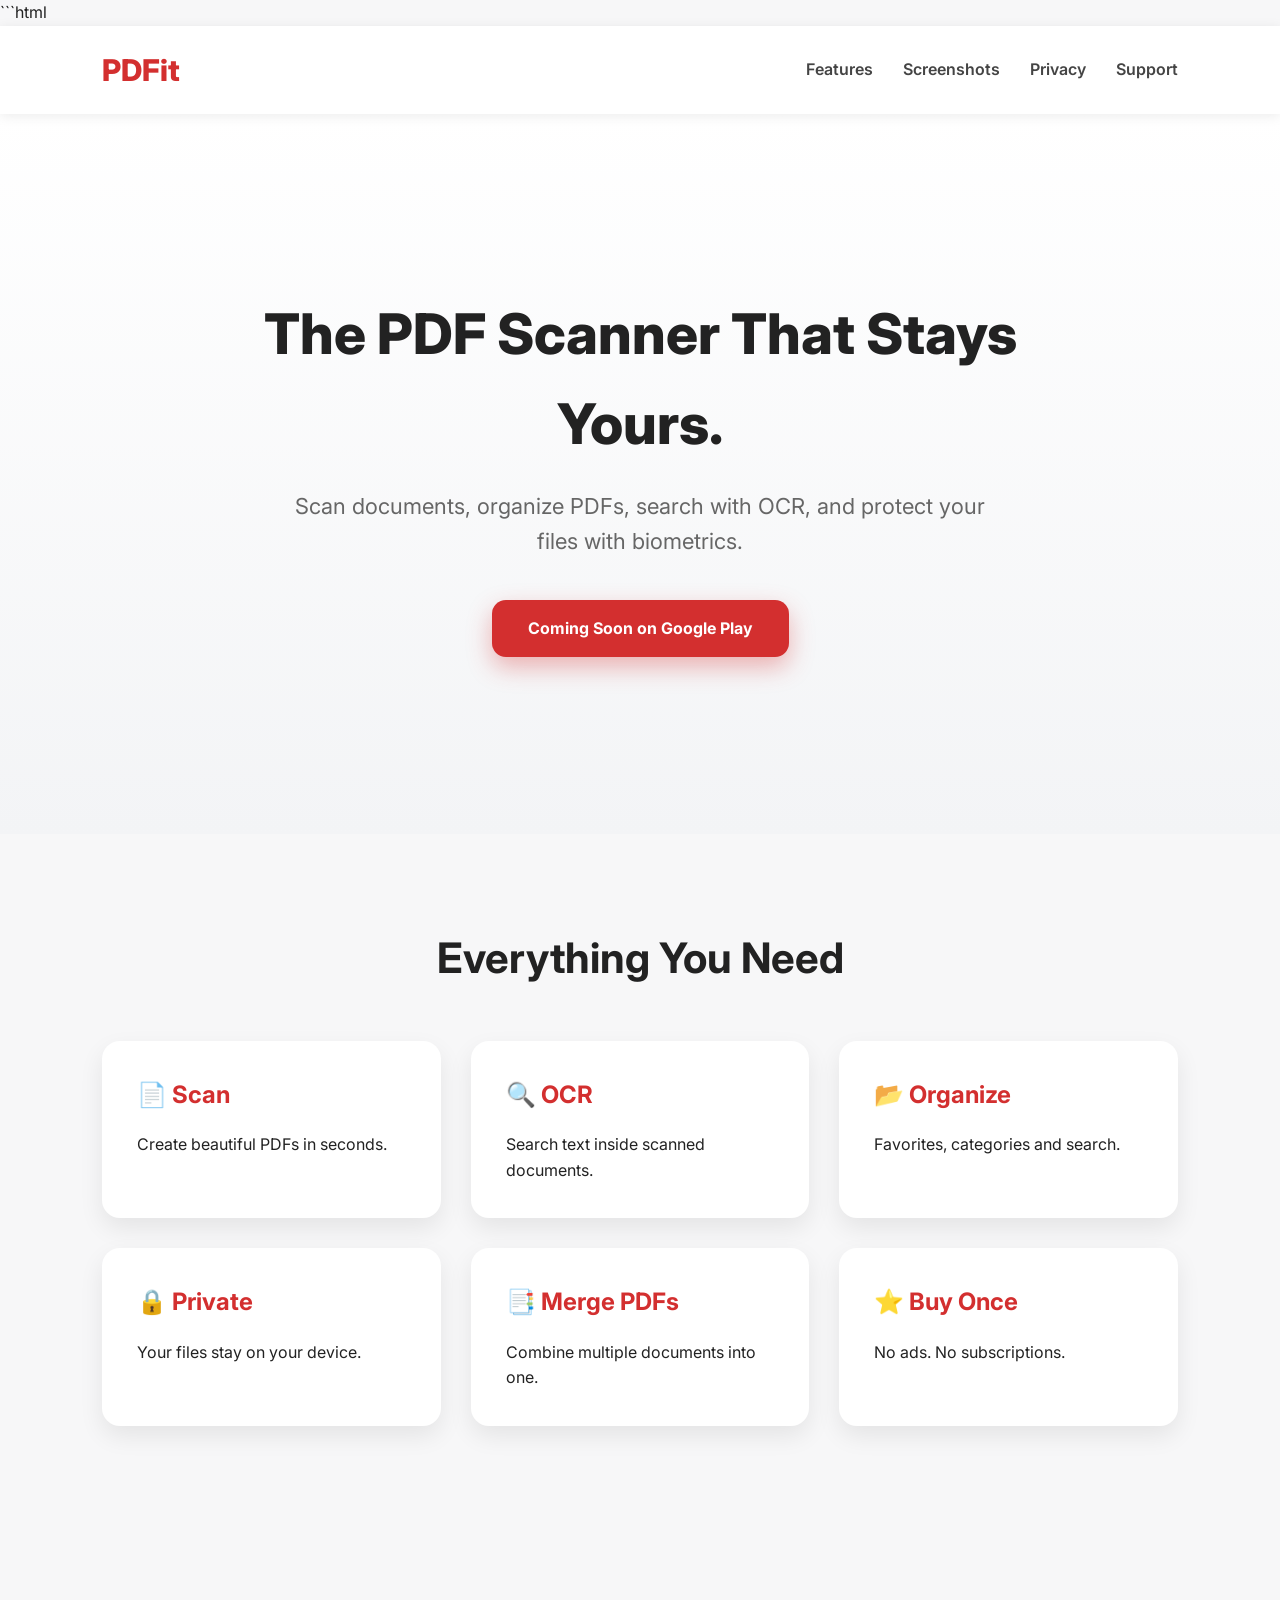
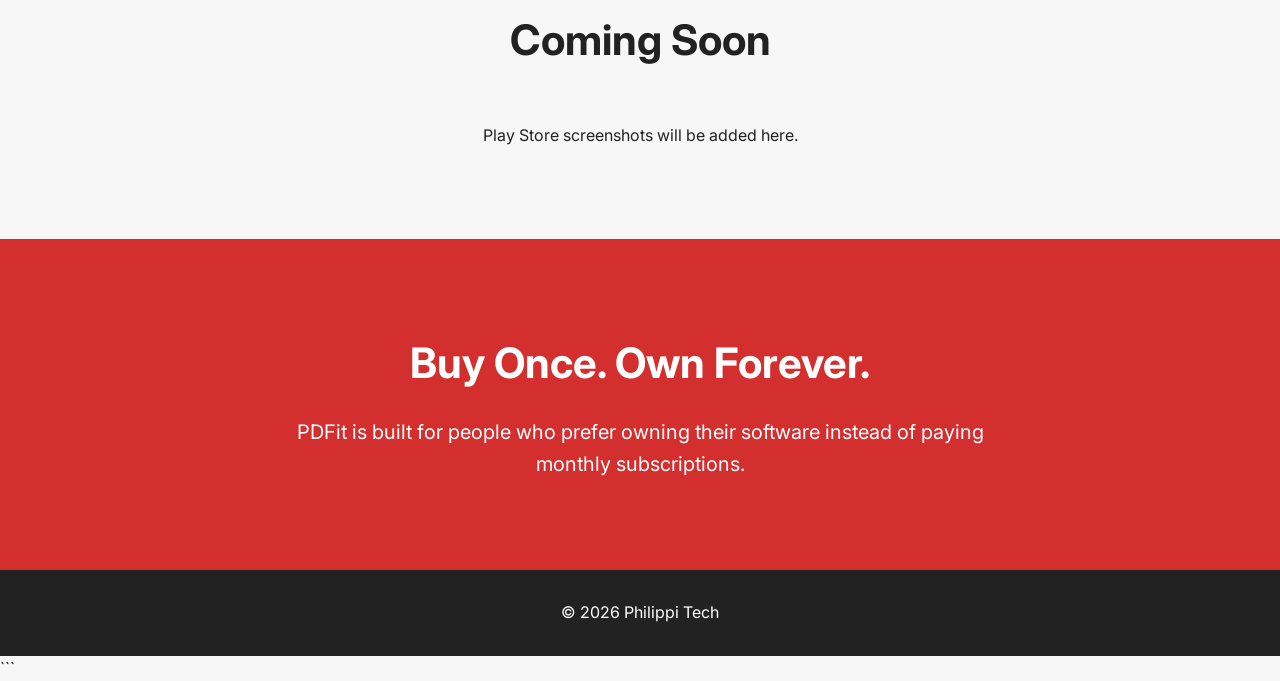
==== index.html @ 3bfd58e0 "first commit, created folders to get website started for pdfit app" ====
```html
<!DOCTYPE html>
<html lang="en">
<head>
    <meta charset="UTF-8">
    <meta name="viewport" content="width=device-width, initial-scale=1.0">
    <title>PDFit | Scanner & OCR</title>

    <link rel="stylesheet" href="style.css">

    <link rel="preconnect" href="https://fonts.googleapis.com">
    <link rel="preconnect" href="https://fonts.gstatic.com" crossorigin>

    <link href="https://fonts.googleapis.com/css2?family=Inter:wght@300;400;600;700;800&display=swap" rel="stylesheet">
</head>

<body>

<header>

    <div class="logo">
        PDFit
    </div>

    <nav>

        <a href="#features">Features</a>

        <a href="#screenshots">Screenshots</a>

        <a href="privacy-policy.html">Privacy</a>

        <a href="support.html">Support</a>

    </nav>

</header>

<section class="hero">

    <h1>The PDF Scanner That Stays Yours.</h1>

    <p>

        Scan documents, organize PDFs, search with OCR,
        and protect your files with biometrics.

    </p>

    <div class="hero-buttons">

        <a class="primary-button" href="#">
            Coming Soon on Google Play
        </a>

    </div>

</section>

<section id="features">

    <h2>Everything You Need</h2>

    <div class="feature-grid">

        <div class="card">
            <h3>📄 Scan</h3>
            <p>Create beautiful PDFs in seconds.</p>
        </div>

        <div class="card">
            <h3>🔍 OCR</h3>
            <p>Search text inside scanned documents.</p>
        </div>

        <div class="card">
            <h3>📂 Organize</h3>
            <p>Favorites, categories and search.</p>
        </div>

        <div class="card">
            <h3>🔒 Private</h3>
            <p>Your files stay on your device.</p>
        </div>

        <div class="card">
            <h3>📑 Merge PDFs</h3>
            <p>Combine multiple documents into one.</p>
        </div>

        <div class="card">
            <h3>⭐ Buy Once</h3>
            <p>No ads. No subscriptions.</p>
        </div>

    </div>

</section>

<section id="screenshots">

    <h2>Coming Soon</h2>

    <p>

        Play Store screenshots will be added here.

    </p>

</section>

<section class="cta">

    <h2>Buy Once. Own Forever.</h2>

    <p>

        PDFit is built for people who prefer owning their software instead of paying monthly subscriptions.

    </p>

</section>

<footer>

    <p>

        © 2026 Philippi Tech

    </p>

</footer>

</body>
</html>
```
---- style.css ----
*{
    margin:0;
    padding:0;
    box-sizing:border-box;
}

html{
    scroll-behavior:smooth;
}

body{
    font-family:'Inter',sans-serif;
    background:#f7f7f8;
    color:#222;
    line-height:1.6;
}

/* ---------- Header ---------- */

header{
    position:sticky;
    top:0;
    background:white;
    display:flex;
    justify-content:space-between;
    align-items:center;
    padding:20px 8%;
    box-shadow:0 2px 12px rgba(0,0,0,.08);
    z-index:100;
}

.logo{
    font-size:30px;
    font-weight:800;
    color:#D32F2F;
}

nav{
    display:flex;
    gap:30px;
}

nav a{
    text-decoration:none;
    color:#444;
    font-weight:600;
    transition:.25s;
}

nav a:hover{
    color:#D32F2F;
}

/* ---------- Hero ---------- */

.hero{

    min-height:80vh;

    display:flex;
    flex-direction:column;

    justify-content:center;
    align-items:center;

    text-align:center;

    padding:80px 20px;

    background:
    linear-gradient(
        180deg,
        #ffffff,
        #f3f4f6
    );

}

.hero h1{

    font-size:56px;

    font-weight:800;

    max-width:850px;

    margin-bottom:20px;

}

.hero p{

    font-size:22px;

    color:#666;

    max-width:700px;

}

.hero-buttons{

    margin-top:40px;

}

.primary-button{

    display:inline-block;

    padding:16px 36px;

    background:#D32F2F;

    color:white;

    border-radius:14px;

    text-decoration:none;

    font-weight:700;

    transition:.25s;

    box-shadow:
    0 10px 24px rgba(211,47,47,.35);

}

.primary-button:hover{

    transform:translateY(-4px);

    background:#b71c1c;

}

/* ---------- Sections ---------- */

section{

    padding:90px 8%;

}

section h2{

    text-align:center;

    font-size:42px;

    margin-bottom:50px;

}

/* ---------- Features ---------- */

.feature-grid{

    display:grid;

    grid-template-columns:
    repeat(auto-fit,minmax(260px,1fr));

    gap:30px;

}

.card{

    background:white;

    border-radius:18px;

    padding:35px;

    box-shadow:
    0 10px 25px rgba(0,0,0,.08);

    transition:.25s;

}

.card:hover{

    transform:translateY(-8px);

}

.card h3{

    margin-bottom:18px;

    color:#D32F2F;

    font-size:24px;

}

/* ---------- Screenshots ---------- */

#screenshots{

    text-align:center;

}

/* ---------- CTA ---------- */

.cta{

    background:#D32F2F;

    color:white;

    text-align:center;

}

.cta h2{

    color:white;

    margin-bottom:20px;

}

.cta p{

    max-width:700px;

    margin:auto;

    font-size:20px;

}

/* ---------- Footer ---------- */

footer{

    background:#222;

    color:white;

    text-align:center;

    padding:30px;

}

/* ---------- Mobile ---------- */

@media(max-width:768px){

    header{

        flex-direction:column;

        gap:20px;

    }

    nav{

        flex-wrap:wrap;

        justify-content:center;

        gap:18px;

    }

    .hero h1{

        font-size:38px;

    }

    .hero p{

        font-size:18px;

    }

    section h2{

        font-size:34px;

    }

}
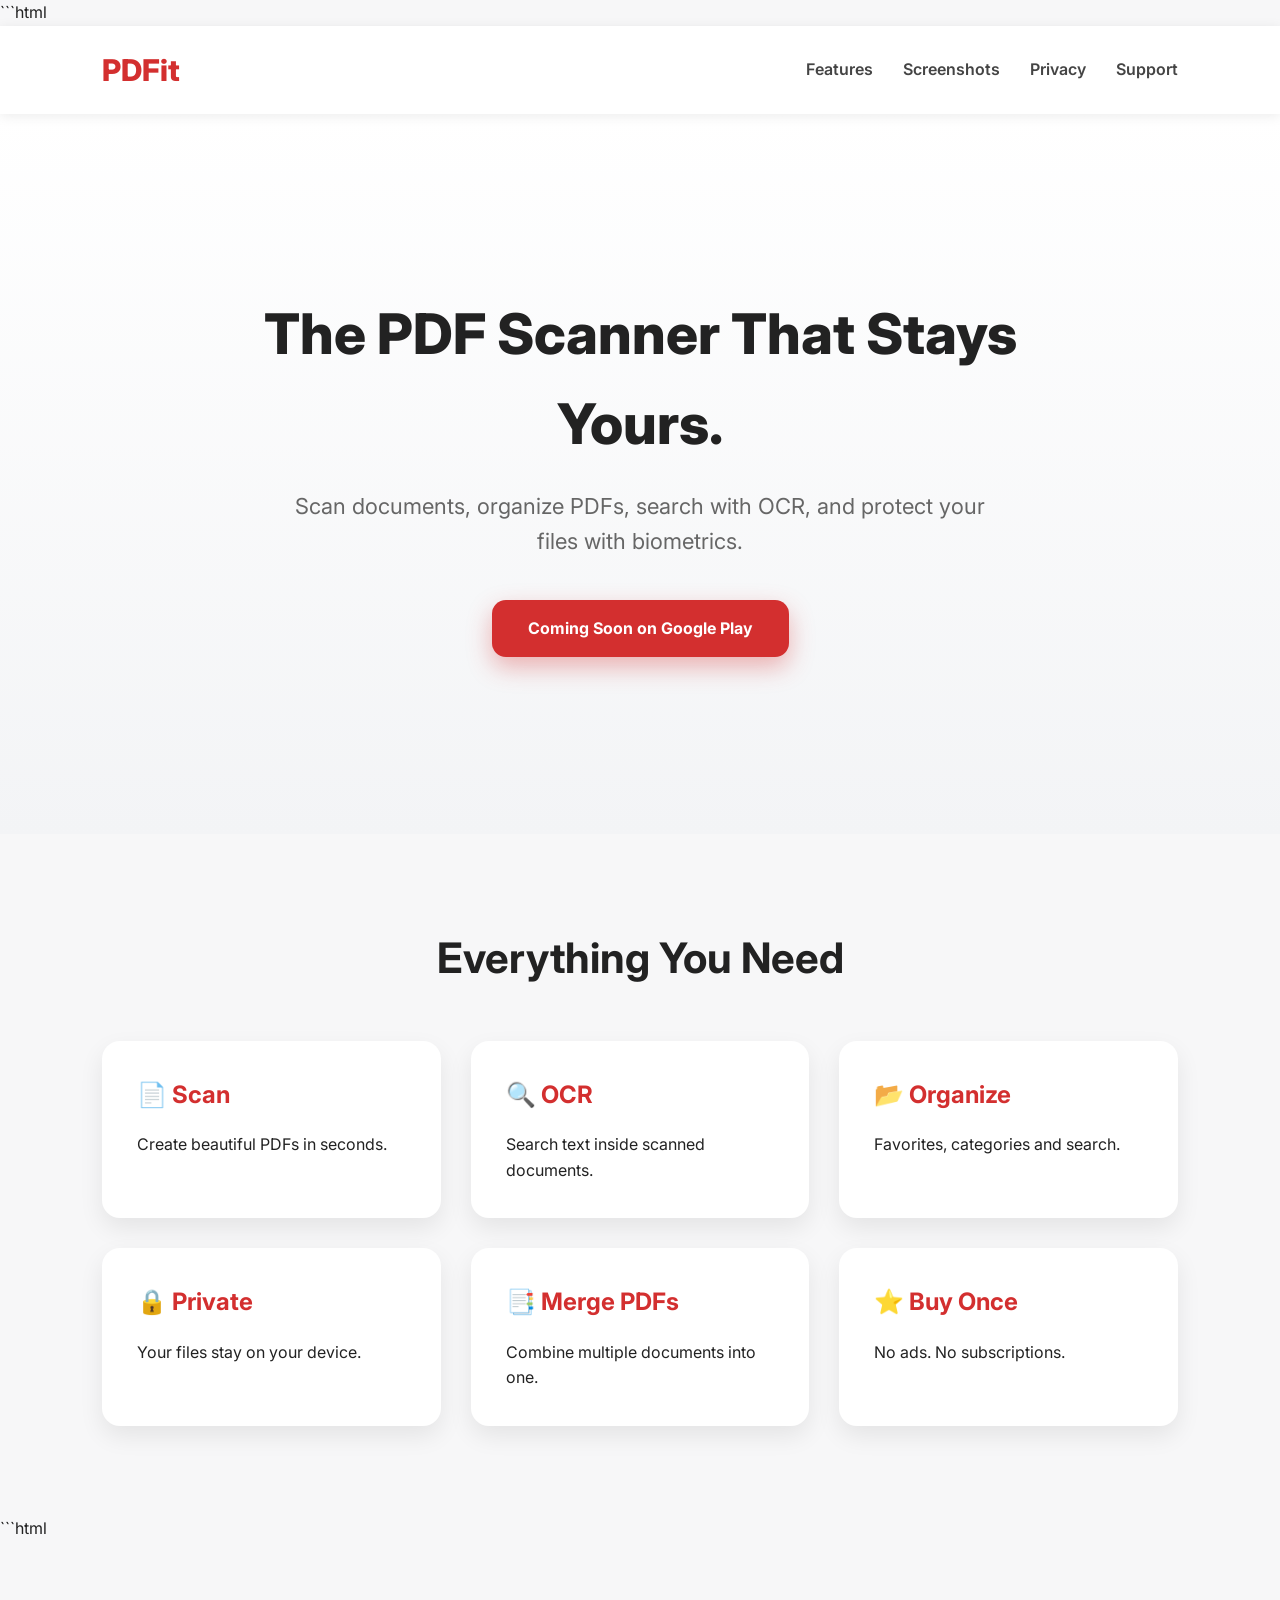
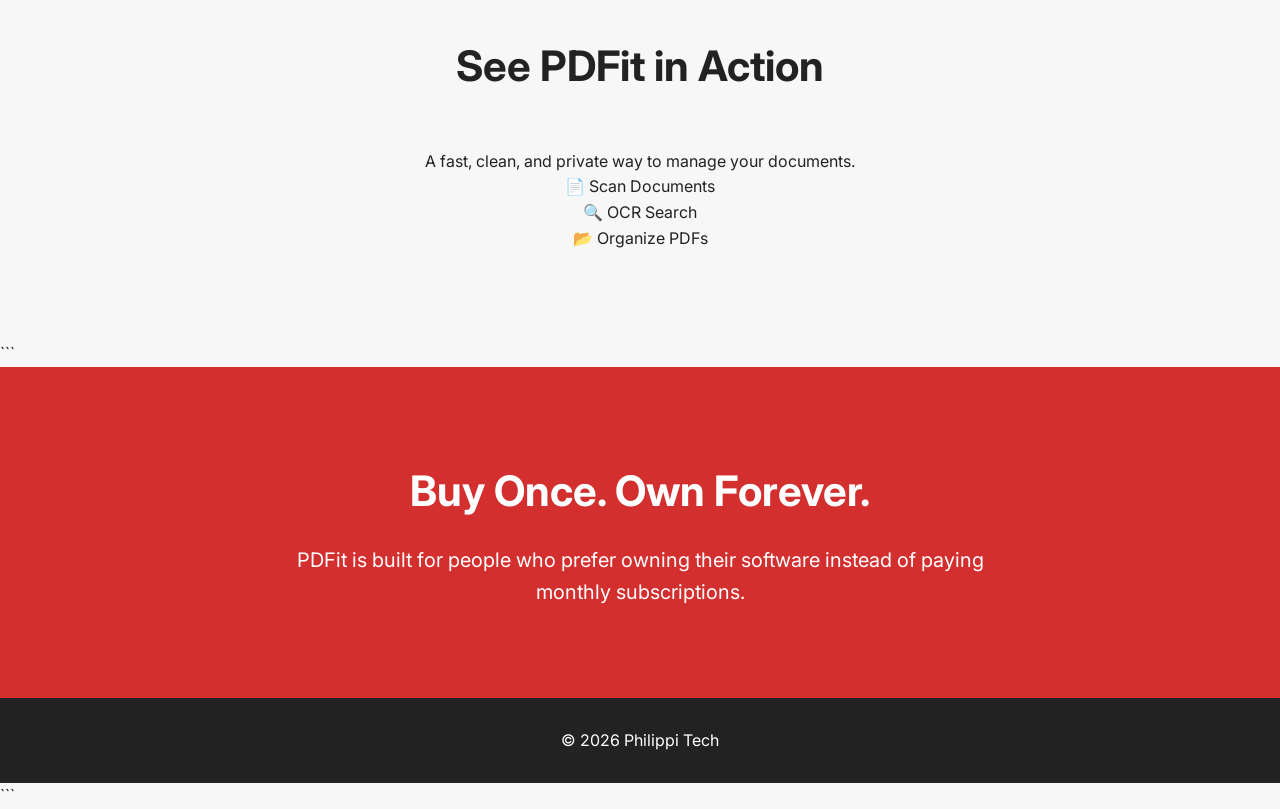
==== commit fc8fc8f0: "changes to index page" ====
--- a/index.html
+++ b/index.html
@@ -97,17 +97,40 @@
 
 </section>
 
+```html
 <section id="screenshots">
 
-    <h2>Coming Soon</h2>
+    <h2>See PDFit in Action</h2>
 
-    <p>
-
-        Play Store screenshots will be added here.
-
+    <p class="subtext">
+        A fast, clean, and private way to manage your documents.
     </p>
 
+    <div class="mockup-container">
+
+        <div class="phone-mockup">
+            <div class="screen">
+                <p>📄 Scan Documents</p>
+            </div>
+        </div>
+
+        <div class="phone-mockup">
+            <div class="screen">
+                <p>🔍 OCR Search</p>
+            </div>
+        </div>
+
+        <div class="phone-mockup">
+            <div class="screen">
+                <p>📂 Organize PDFs</p>
+            </div>
+        </div>
+
+    </div>
+
 </section>
+```
+
 
 <section class="cta">
 
--- a/style.css
+++ b/style.css
@@ -288,6 +288,51 @@
         font-size:34px;
 
     }
-
-}
-
+/* ---------- Screenshot Mockups ---------- */
+
+.subtext{
+    text-align:center;
+    color:#666;
+    margin-top:-30px;
+    margin-bottom:50px;
+    font-size:18px;
+}
+
+.mockup-container{
+    display:flex;
+    justify-content:center;
+    gap:40px;
+    flex-wrap:wrap;
+}
+
+.phone-mockup{
+    width:220px;
+    height:420px;
+    background:#111;
+    border-radius:40px;
+    padding:12px;
+    box-shadow:0 20px 40px rgba(0,0,0,.25);
+    transition:.3s;
+}
+
+.phone-mockup:hover{
+    transform:translateY(-10px);
+}
+
+.screen{
+    width:100%;
+    height:100%;
+    background:white;
+    border-radius:30px;
+    display:flex;
+    justify-content:center;
+    align-items:center;
+    font-weight:600;
+    color:#D32F2F;
+    font-size:18px;
+    text-align:center;
+    padding:20px;
+}
+
+}
+
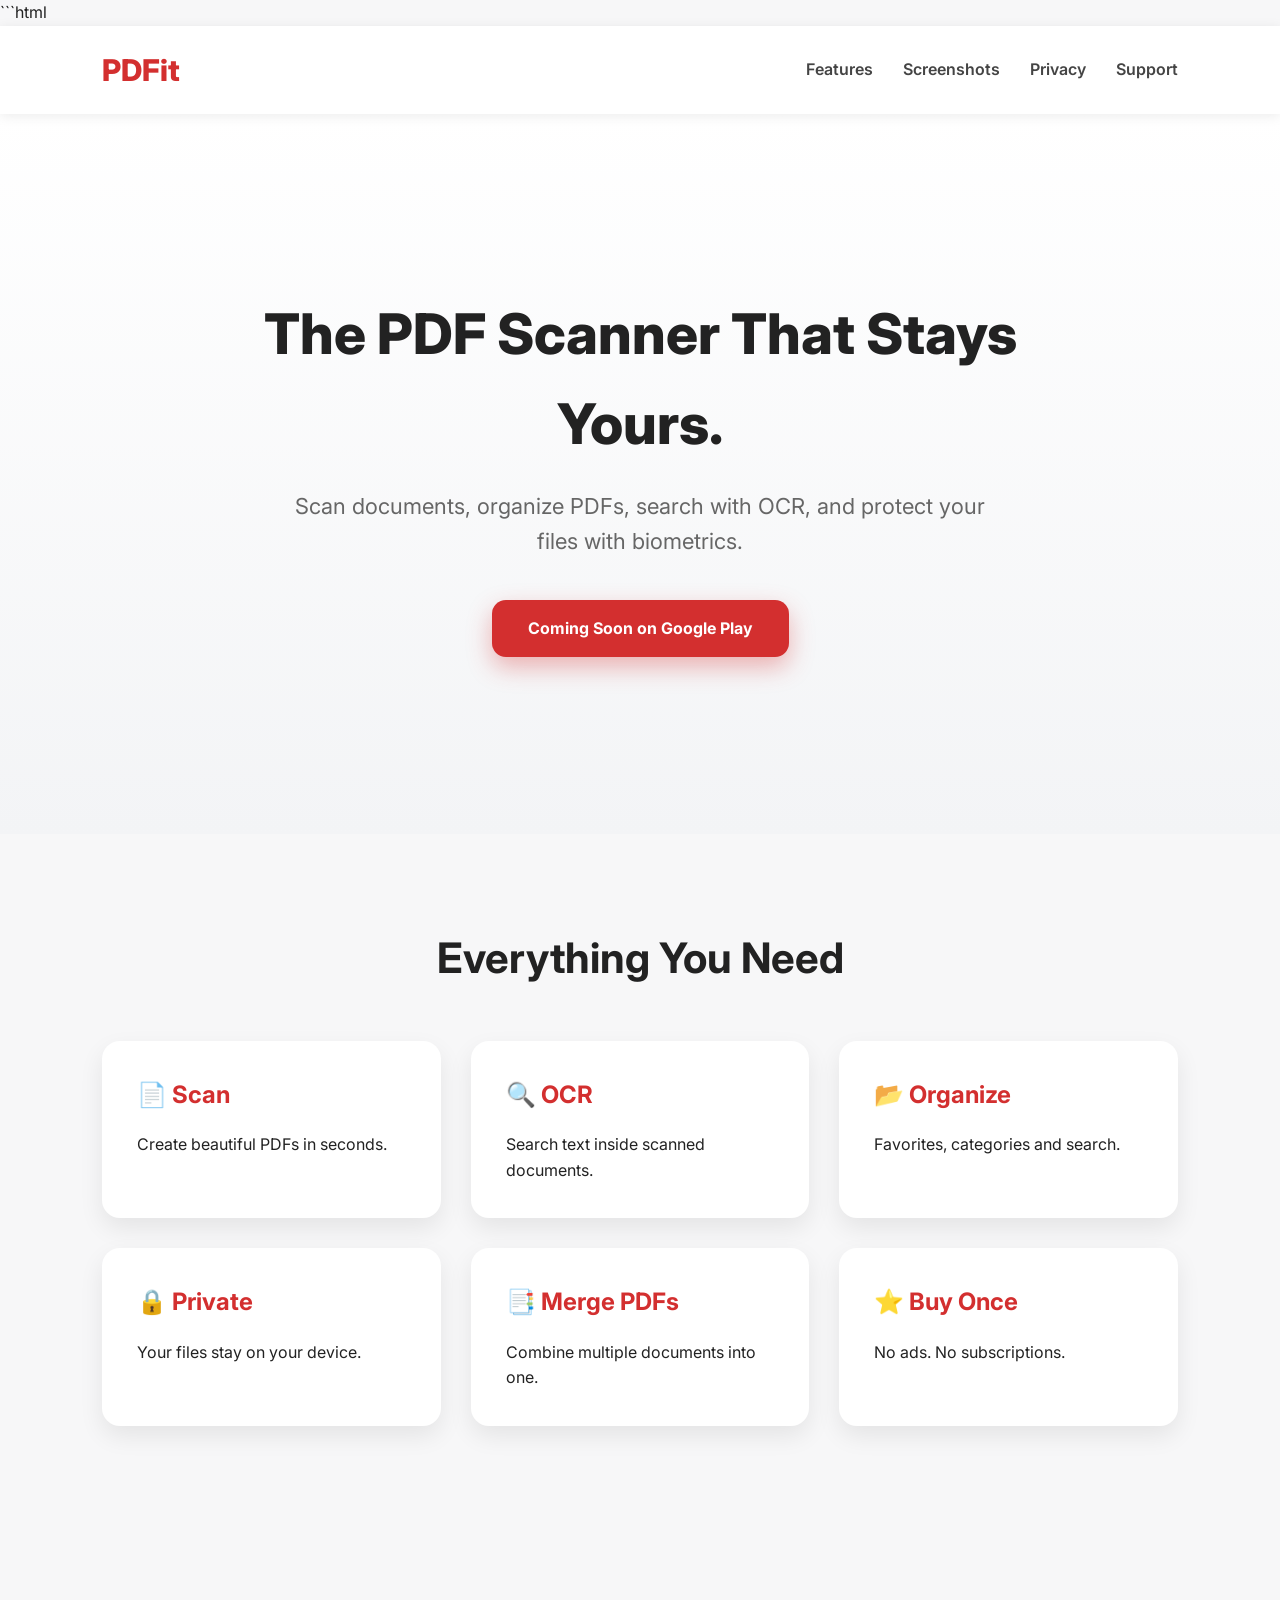
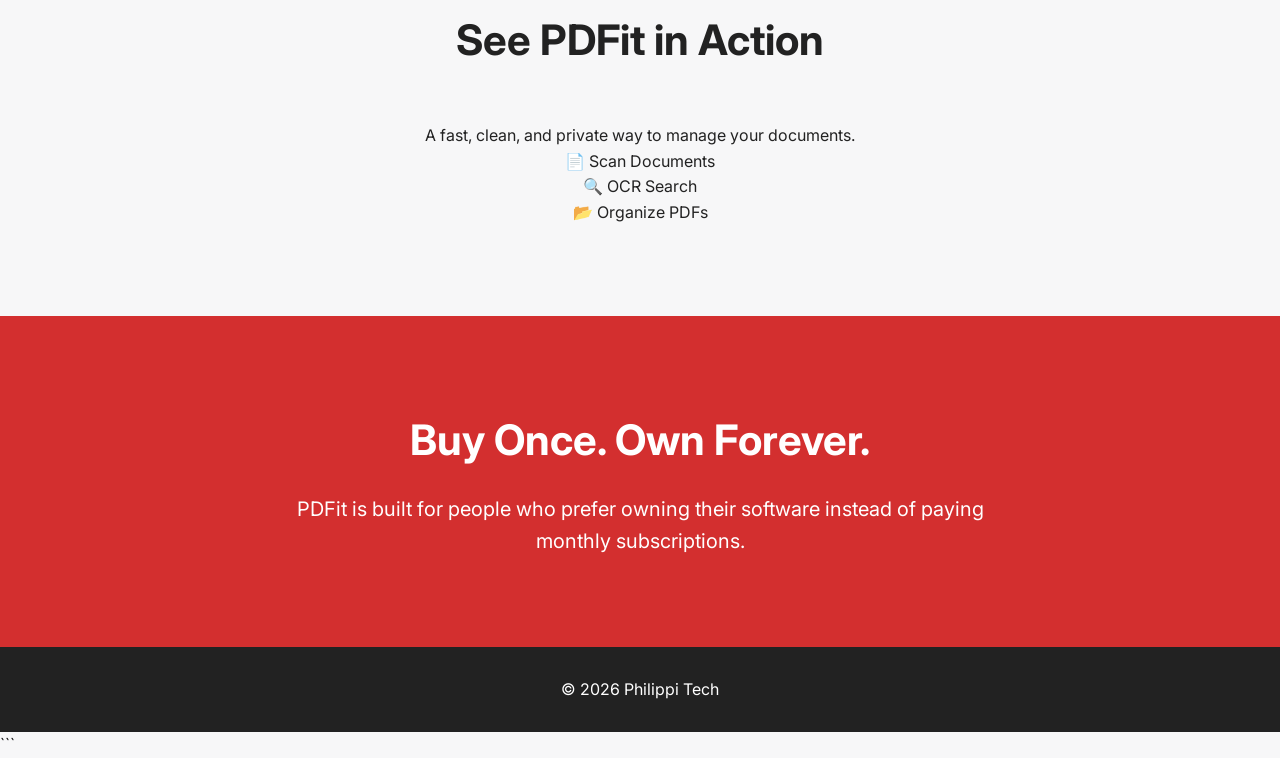
==== commit fad952da: "fixed error" ====
--- a/index.html
+++ b/index.html
@@ -97,7 +97,6 @@
 
 </section>
 
-```html
 <section id="screenshots">
 
     <h2>See PDFit in Action</h2>
@@ -129,7 +128,6 @@
     </div>
 
 </section>
-```
 
 
 <section class="cta">
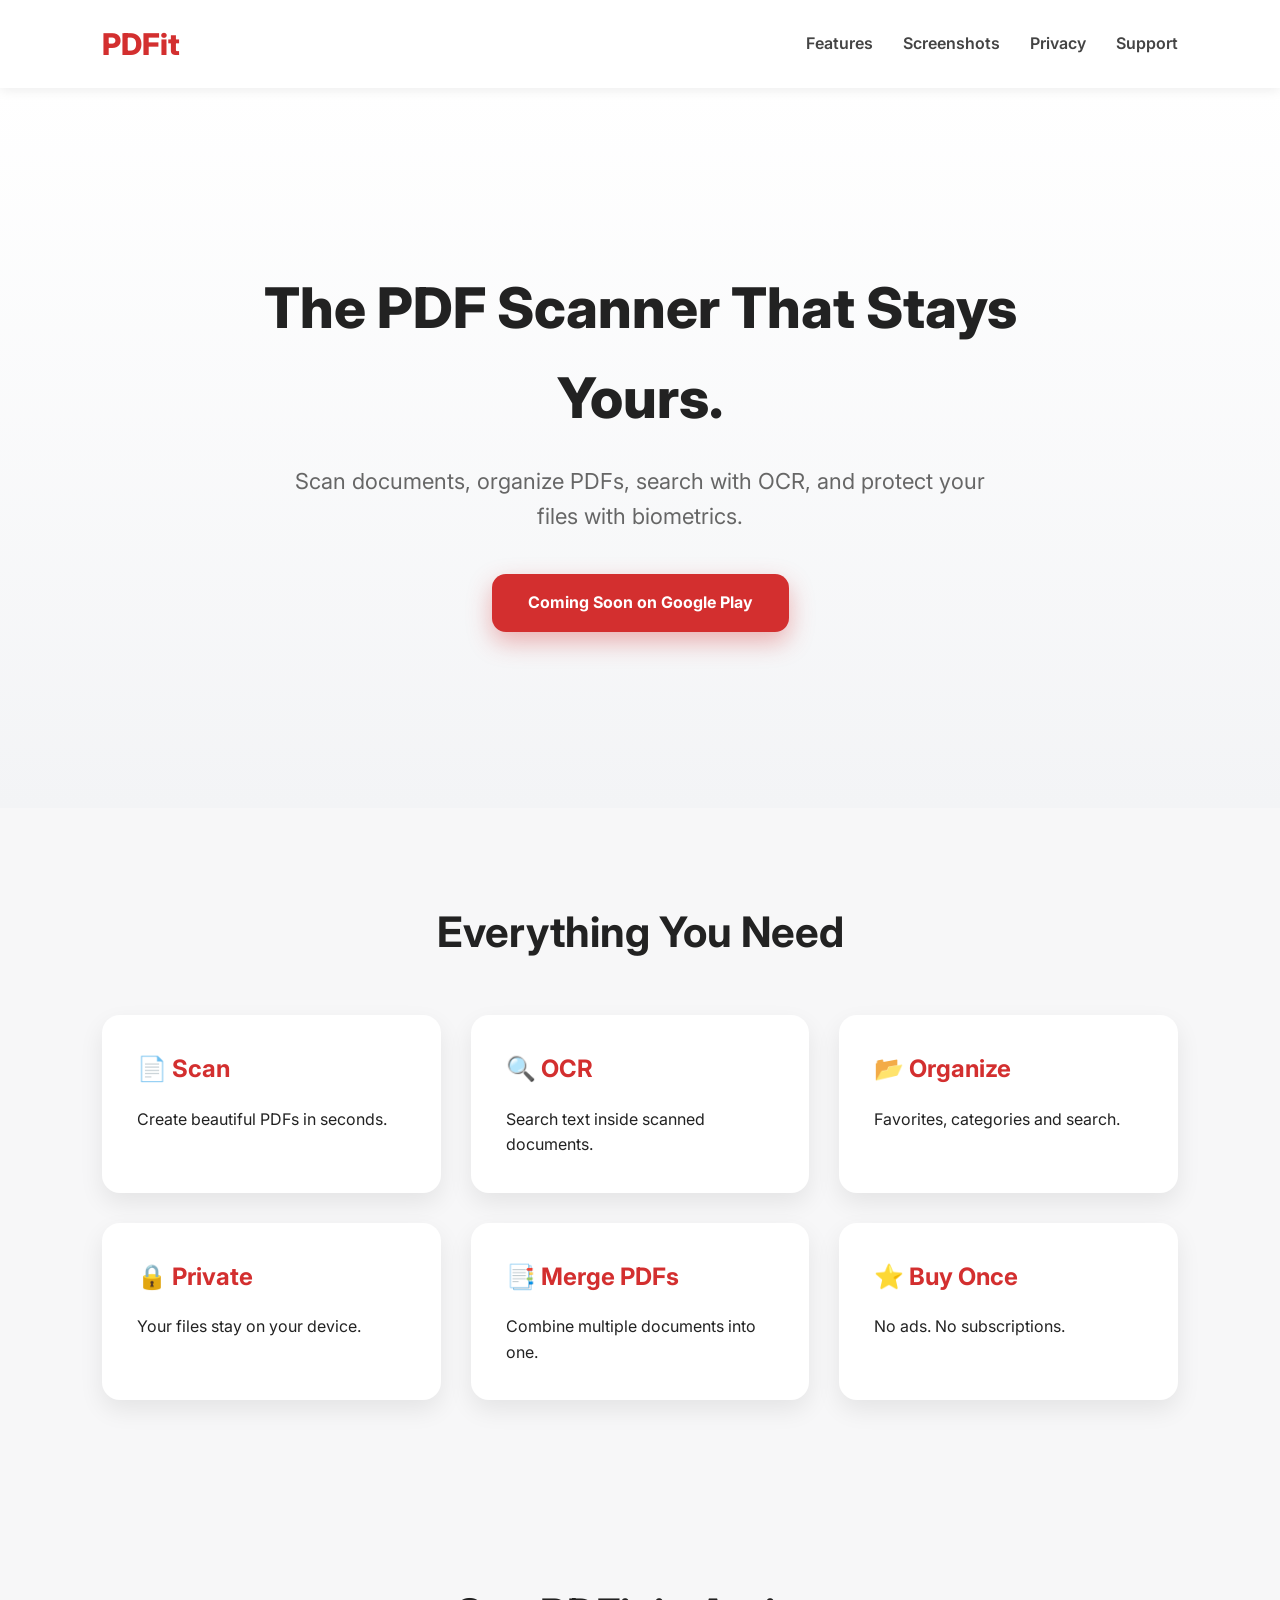
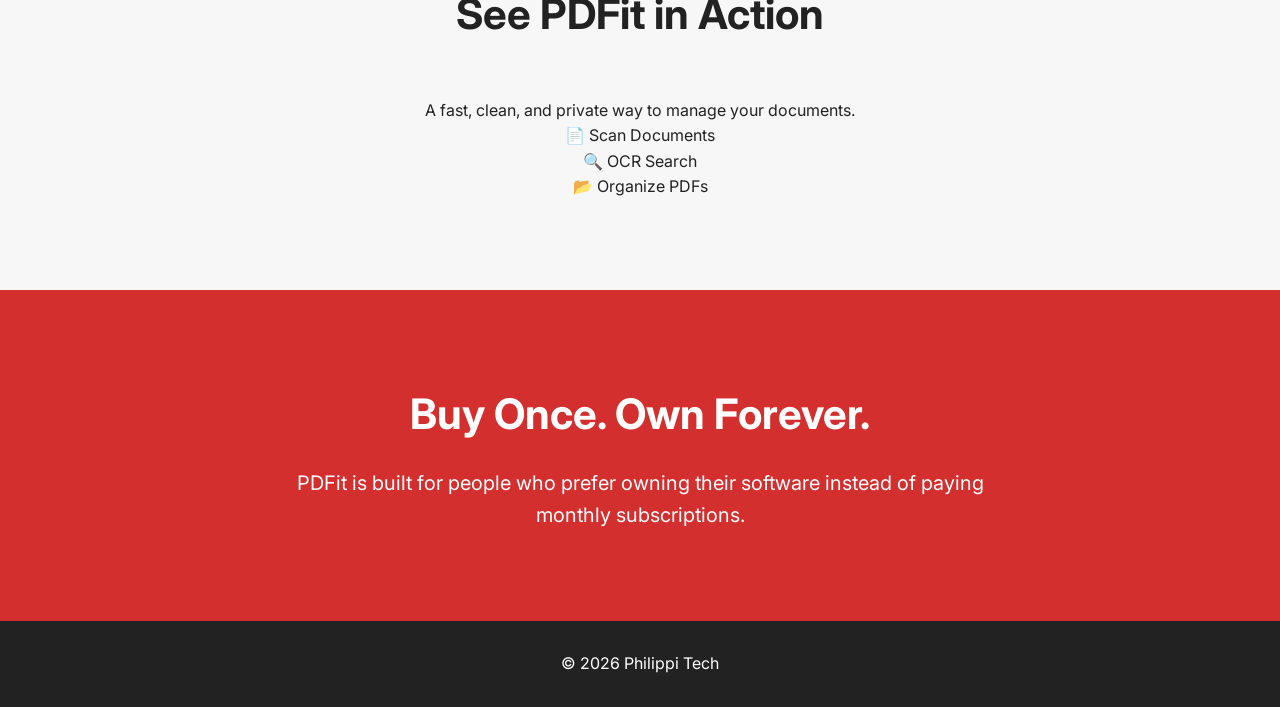
==== commit 23626fe7: "fixed error" ====
--- a/index.html
+++ b/index.html
@@ -1,4 +1,3 @@
-```html
 <!DOCTYPE html>
 <html lang="en">
 <head>
@@ -154,4 +153,3 @@
 
 </body>
 </html>
-```
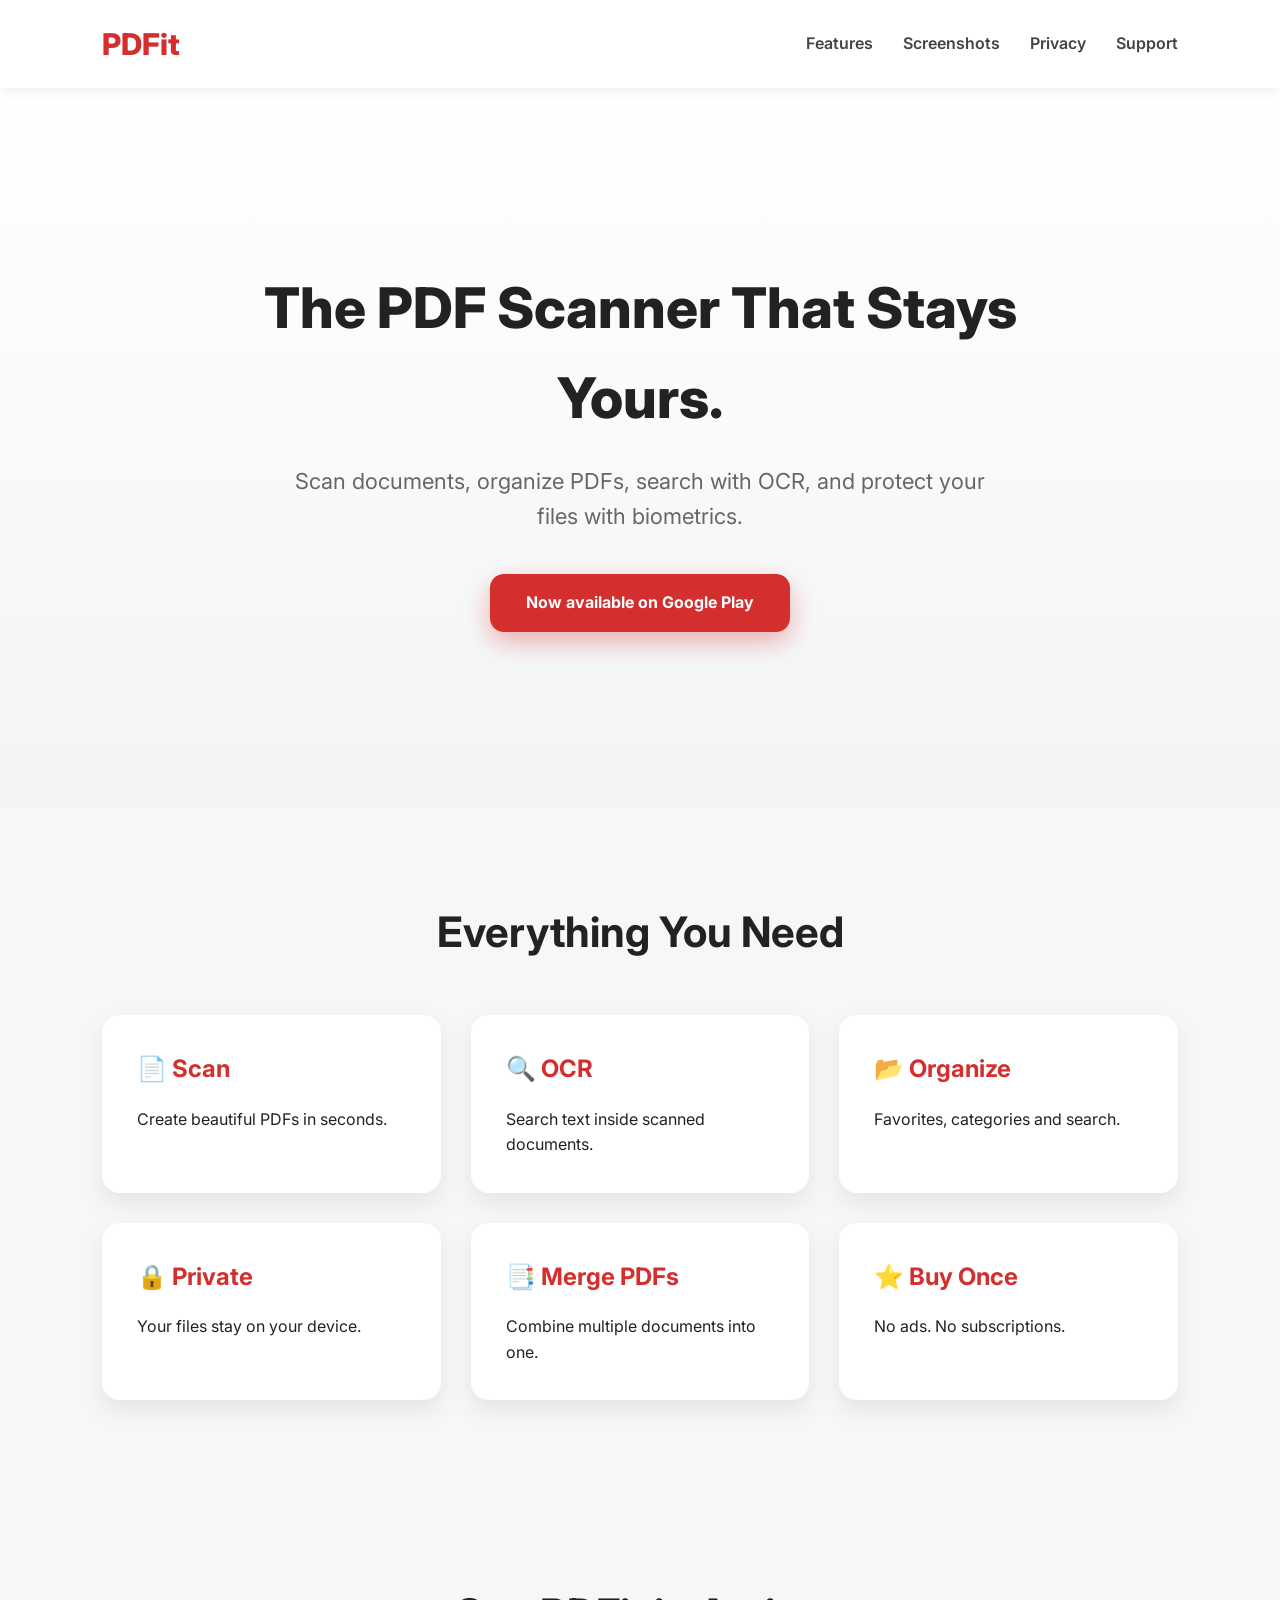
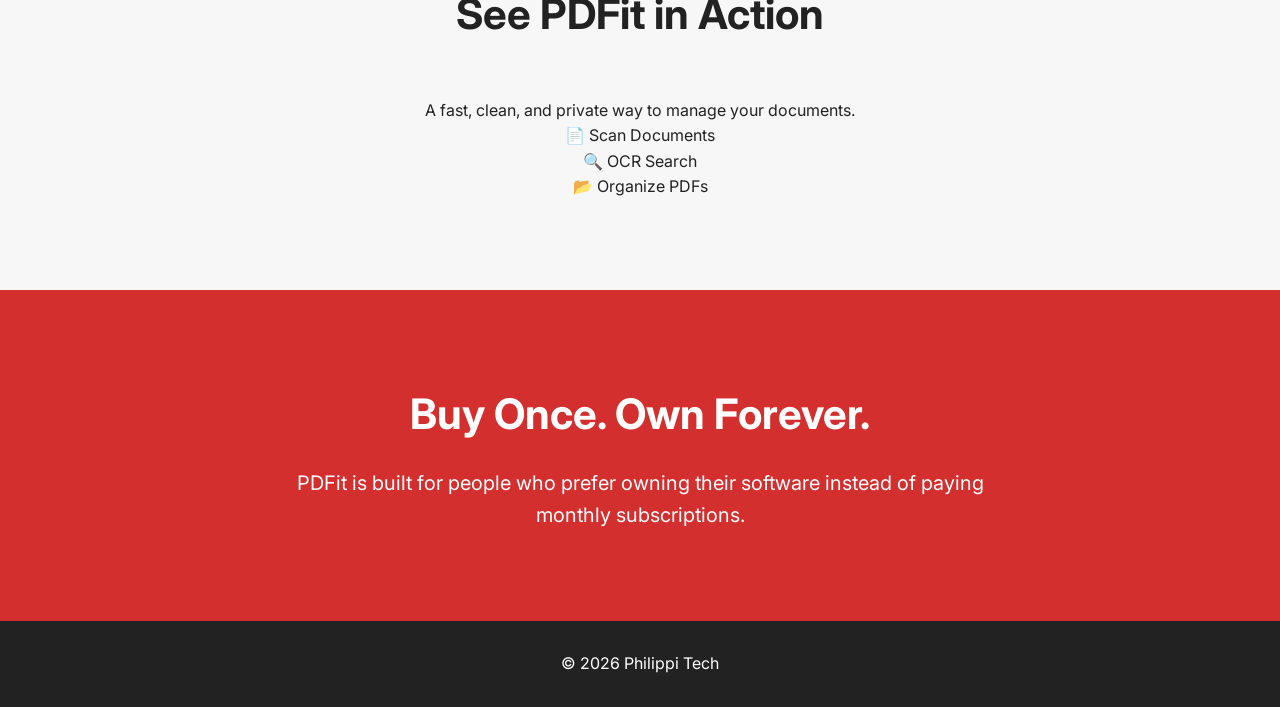
==== commit 1da2823f: "Update index.html added link address for app on google play" ====
--- a/index.html
+++ b/index.html
@@ -48,8 +48,8 @@
 
     <div class="hero-buttons">
 
-        <a class="primary-button" href="#">
-            Coming Soon on Google Play
+        <a class="primary-button" href="https://play.google.com/store/apps/details?id=com.philippitech.pdfit">
+            Now available on Google Play
         </a>
 
     </div>
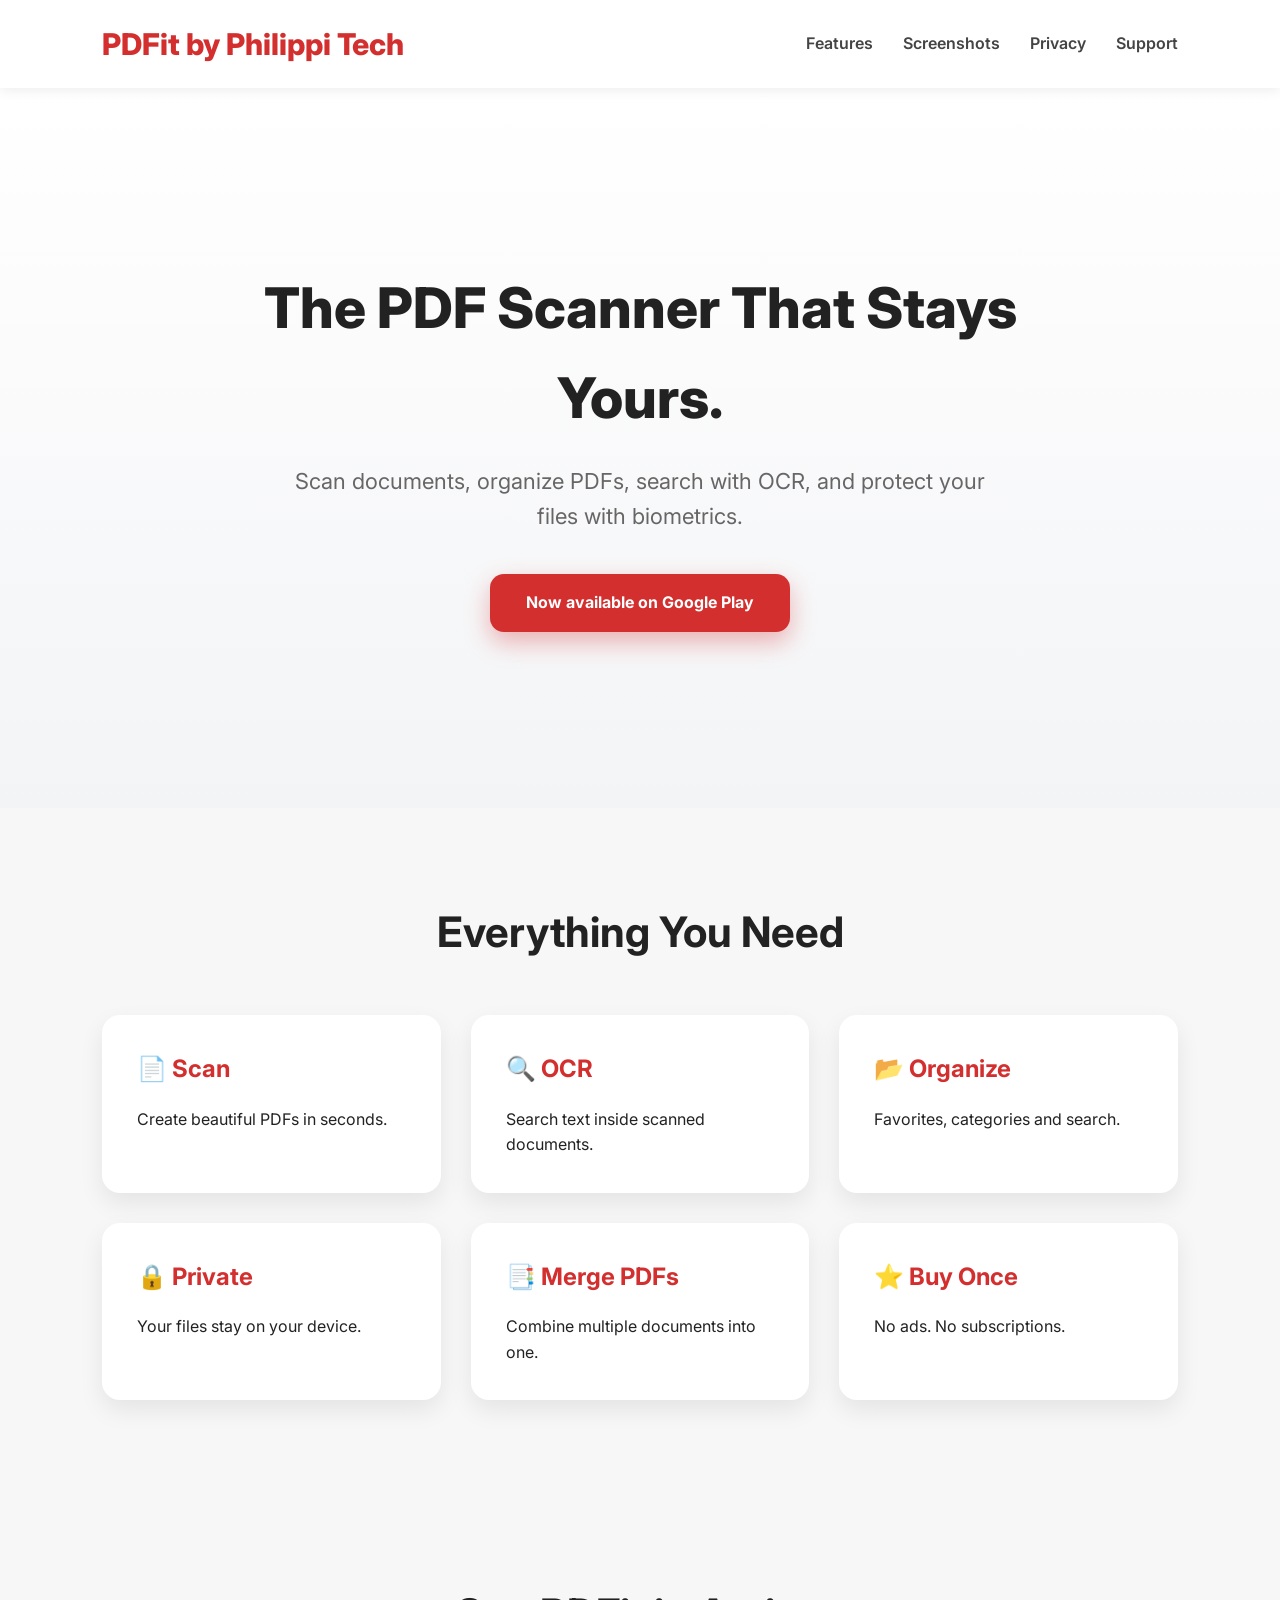
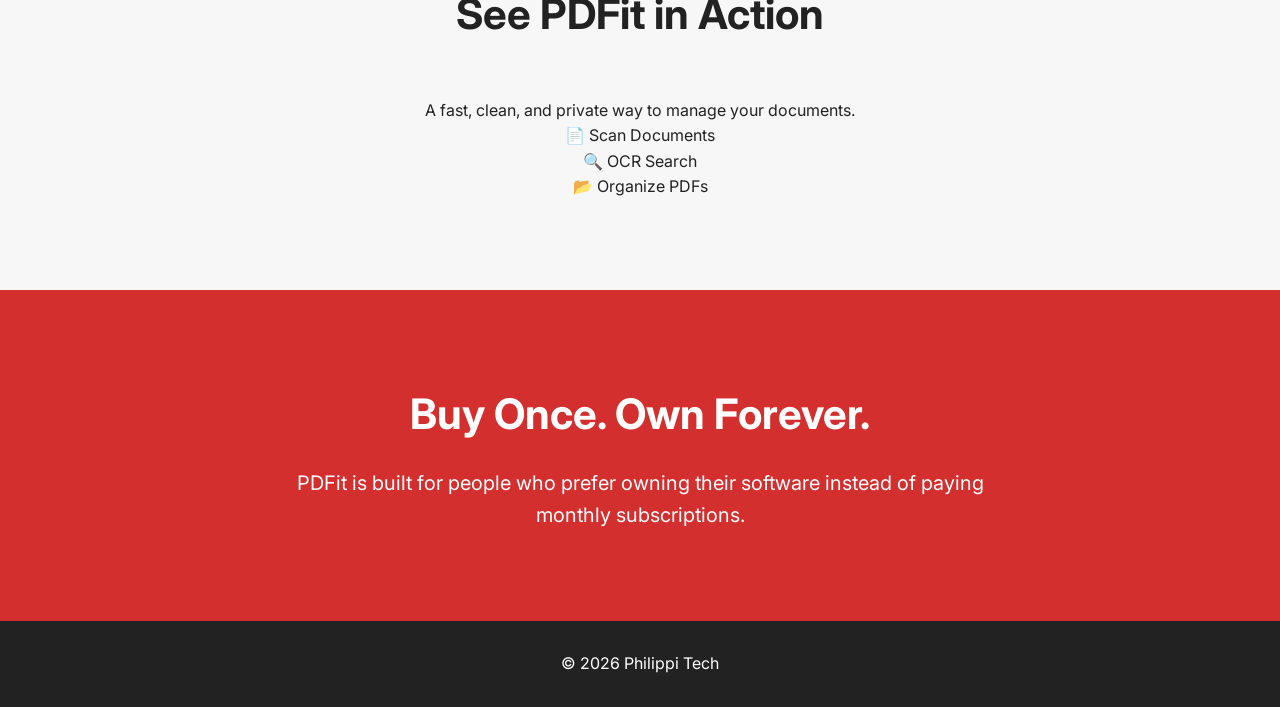
==== commit 39531753: "Update index.html  updated page name to PDFit by Philippi Tech" ====
--- a/index.html
+++ b/index.html
@@ -18,7 +18,7 @@
 <header>
 
     <div class="logo">
-        PDFit
+        PDFit by Philippi Tech
     </div>
 
     <nav>
